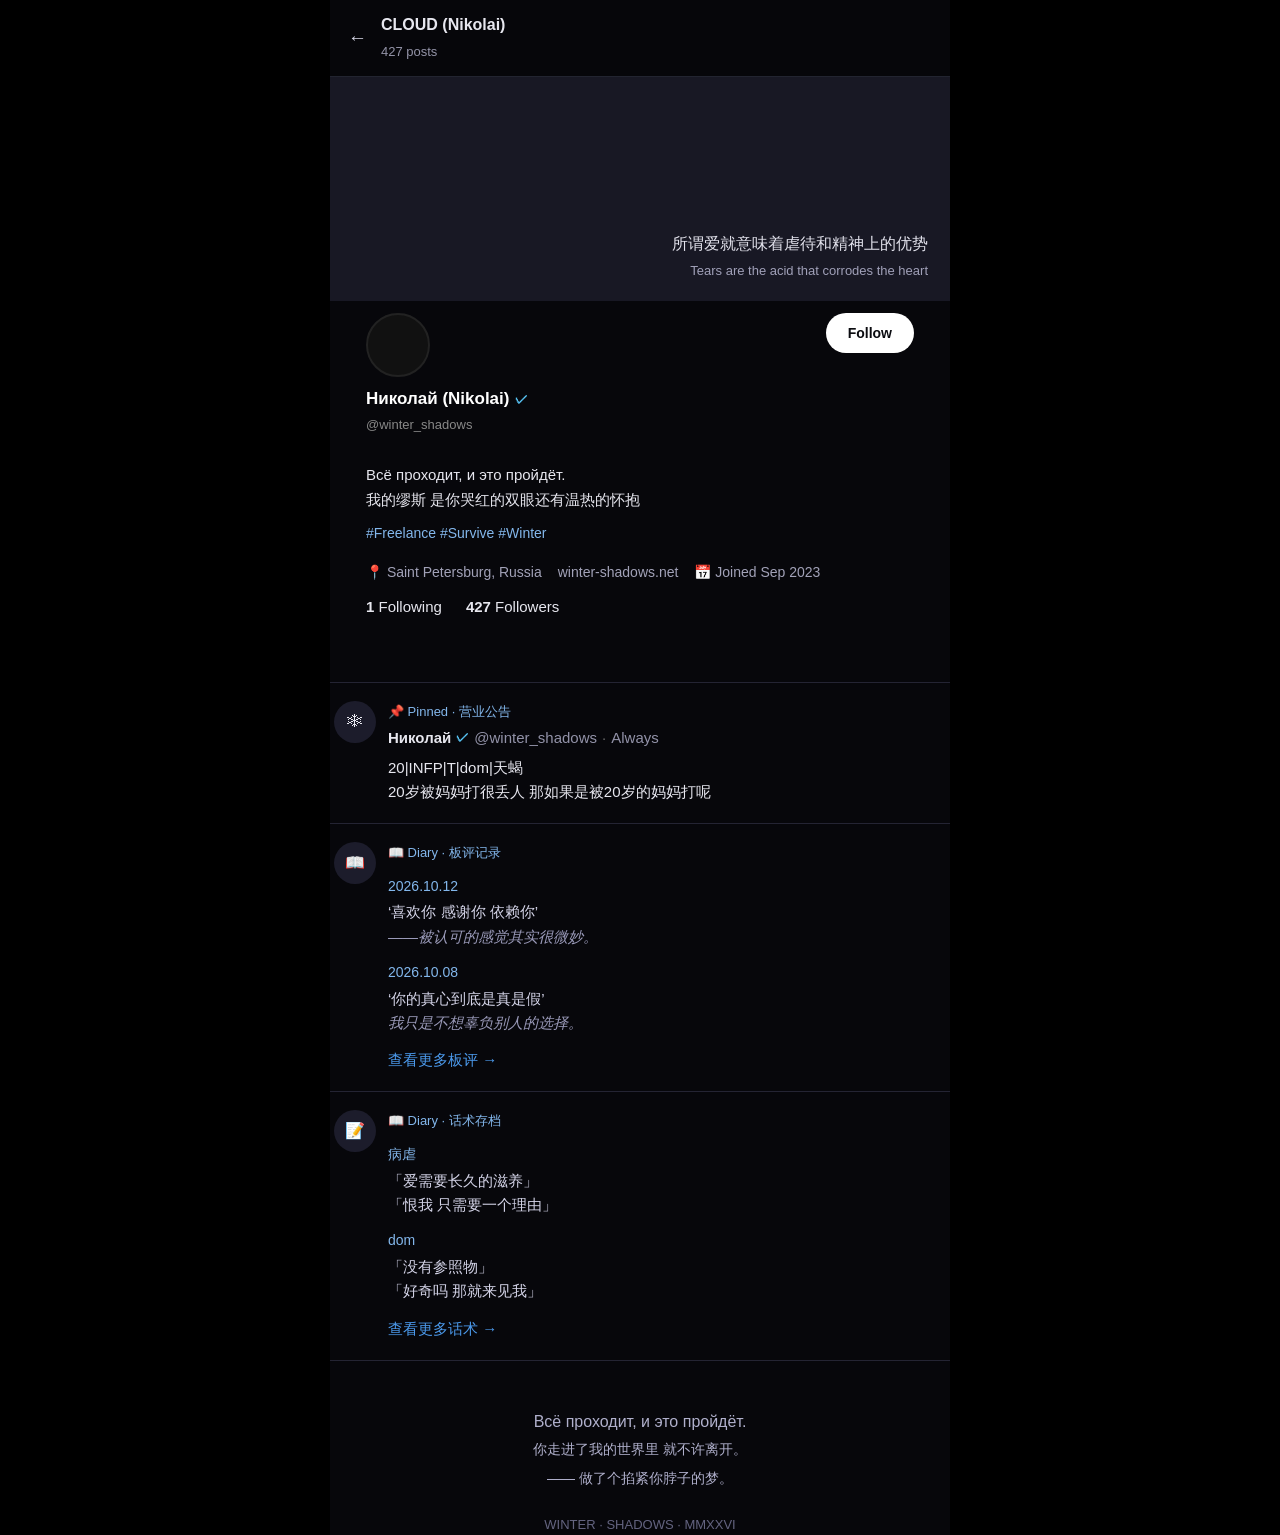
==== index.html @ d891f04e "Update profile layout and styles Refactor profile layout to separate Follow button and adjust styles" ====
<!DOCTYPE html>
<html lang="zh-CN">
<head>
<meta charset="UTF-8">
<meta name="viewport" content="width=device-width, initial-scale=1.0">
<title>CLOUD</title>
<link rel="stylesheet" href="style.css">
<style>
/* 外层大容器：同一水平线；头像整套靠左，Follow靠右 */
.profile-header-row{
  display:flex;
  justify-content:space-between;
  align-items:flex-start;
  padding:0 16px;
  margin-top:12px;
}
/* 左边整块【头像+名字+ID】完全保留原来的样子，不被Follow拉扯 */
.profile-left-block{
  display:block;
}
.avatar{
  width:64px;
  height:64px;
  border-radius:50%;
  background:#111;
  border:2px solid #222;
  /* 和最初完全一致，没有任何偏移修改 */
}
.name-row{
  display:flex;
  align-items:center;
  gap:6px;
  margin-top:8px;
}
.name-row h1{
  font-size:17px;
  font-weight:700;
  color:#fff;
}
.check{
  font-size:13px;
  color:#5ac8fa;
}
.username{
  font-size:13px;
  color:#888;
  margin-top:2px;
}
/* Follow按钮：只单独靠右上角，垂直对齐「头像顶部」，左边整套不动 */
.follow-btn{
  flex-shrink:0;
  background:#ffffff;
  color:#0b0c10;
  font-weight:700;
  font-size:14px;
  padding:9px 22px;
  border-radius:999px;
  text-decoration:none;
  transition:all .22s ease;
  margin-top:0px;
}
.follow-btn:hover{
  background:#e2e6ec;
}
.bio-text{
  padding:0 16px;
  margin-top:14px;
}
.tags{
  padding:0 16px;
  margin-top:10px;
}
.meta-row{
  padding:0 16px;
  margin-top:10px;
}
.follow-count{
  padding:0 16px;
  margin-top:12px;
}
</style>
</head>
<body>
<div class="wrap">
  <div class="sticky-header">
    <a href="index.html" class="back">←</a>
    <div class="info">
      <h3>CLOUD (Nikolai)</h3>
      <span>427 posts</span>
    </div>
  </div>

  <div class="banner">
    <p class="banner-text">
      所谓爱就意味着虐待和精神上的优势 <br>
      <span>Tears are the acid that corrodes the heart</span>
    </p>
  </div>

  <div class="profile-card">
    <!-- ✅左边整套【头像+名字+ID】原样保留；仅Follow单独放右边，同一水平面 -->
    <div class="profile-header-row">
      <div class="profile-left-block">
        <div class="avatar"></div>
        <div class="name-row">
          <h1>Николай (Nikolai)</h1>
          <span class="check">✓</span>
        </div>
        <div class="username">@winter_shadows</div>
      </div>

      <a href="dm.html" class="follow-btn">Follow</a>
    </div>

    <p class="bio-text">
      Всё проходит, и это пройдёт.<br>
      我的缪斯 是你哭红的双眼还有温热的怀抱
    </p>
    <div class="tags">#Freelance #Survive #Winter</div>
    <div class="meta-row">
      <span>📍 Saint Petersburg, Russia</span>
      <span class="link-text">winter‑shadows.net</span>
      <span>📅 Joined Sep 2023</span>
    </div>
    <div class="follow-count">
      <span><b>1</b> Following</span>
      <span><b>427</b> Followers</span>
    </div>
  </div>

  <div class="tweet-feed">
    <div class="tweet">
      <div class="tweet-avatar">❄</div>
      <div class="tweet-body">
        <div class="pin-label">📌 Pinned · 营业公告</div>
        <div class="tweet-head">
          <span class="name">Николай</span>
          <span class="check">✓</span>
          <span class="user">@winter_shadows</span>
          <span class="dot">·</span>
          <span class="user">Always</span>
        </div>
        <div class="tweet-text">
          20|INFP|T|dom|天蝎<br>
          20岁被妈妈打很丢人 那如果是被20岁的妈妈打呢
        </div>
      </div>
    </div>

    <div class="tweet">
      <div class="tweet-avatar">📖</div>
      <div class="tweet-body">
        <div class="pin-label">📖 Diary · 板评记录</div>
        <div class="diary-entry">
          <div class="diary-date">2026.10.12</div>
          <div class="diary-text">
            ‘喜欢你 感谢你 依赖你’
            <br><em>——被认可的感觉其实很微妙。</em>
          </div>
        </div>
        <div class="diary-entry">
          <div class="diary-date">2026.10.08</div>
          <div class="diary-text">
            ‘你的真心到底是真是假’
            <br><em>我只是不想辜负别人的选择。</em>
          </div>
        </div>
        <div class="more-link">
          <a href="reviews.html">查看更多板评 →</a>
        </div>
      </div>
    </div>

    <div class="tweet">
      <div class="tweet-avatar">📝</div>
      <div class="tweet-body">
        <div class="pin-label">📖 Diary · 话术存档</div>
        <div class="diary-entry">
          <div class="diary-date">病虐</div>
          <div class="diary-text">
            「爱需要长久的滋养」<br>
            「恨我 只需要一个理由」
          </div>
        </div>
        <div class="diary-entry">
          <div class="diary-date">dom</div>
          <div class="diary-text">
            「没有参照物」<br>
            「好奇吗 那就来见我」
          </div>
        </div>
        <div class="more-link">
          <a href="lines.html">查看更多话术 →</a>
        </div>
      </div>
    </div>
  </div>

  <div class="ending">
    <p>Всё проходит, и это пройдёт.</p>
    <p class="ending-sub">你走进了我的世界里 就不许离开。</p>
    <p class="ending-line">—— 做了个掐紧你脖子的梦。</p>
  </div>
  <div class="footer">WINTER · SHADOWS · MMXXVI</div>

  <audio id="bgm" loop preload="none">
    <source src="bgm.mp3" type="audio/mpeg">
  

  <script>
    const audio = document.getElementById('bgm');
    document.body.addEventListener('click',()=>{
      if(audio.paused) audio.play().catch(err=>{});
    },{once:true});
  </script>
</div>
</body>
</html>
---- style.css ----
*{
  margin:0;
  padding:0;
  box-sizing:border-box;
}
body{
  background:#000;
  color:#e7e7ef;
  font-family:-apple-system,BlinkMacSystemFont,"Segoe UI",Roboto,Helvetica,Arial,sans-serif;
  line-height:1.62;
}
.wrap{
  max-width:620px;
  margin:0 auto;
  background:#07070b;
  min-height:100vh;
}
/* 顶部固定导航栏，滚动粘住 */
.sticky-header{
  position:sticky;
  top:0;
  z-index:999;
  background:rgba(7,7,11,0.92);
  backdrop-filter:blur(10px);
  padding:12px 18px;
  border-bottom:1px solid #222430;
  display:flex;
  align-items:center;
  gap:14px;
}
.sticky-header .back{
  color:#d2d2e2;
  text-decoration:none;
  font-size:19px;
}
.sticky-header h3{
  font-size:16px;
  font-weight:600;
}
.sticky-header span{
  font-size:13px;
  color:#9494a8;
}
/* 顶部横幅区域 */
.banner{
  height:224px;
  background:#181824;
  background-image:url("banner.jpg");
  background-size:cover;
  background-position:center;
  display:flex;
  align-items:flex-end;
  justify-content:flex-end;
  padding:18px 22px;
}
.banner-text{
  text-align:right;
  color:#e2e2ec;
  font-size:16px;
}
.banner-text span{
  font-size:13px;
  color:#a0a0b8;
}
/* 头像 */
.profile-card{
  padding:0 20px 42px;
}
.avatar-wrap{
  margin-top:-54px;
  margin-bottom:14px;
}
.avatar{
  width:106px;
  height:106px;
  border-radius:999px;
  border:4px solid #07070b;
  background:#232336;
  background-image:url("avatar.jpg");
  background-size:cover;
  background-position:center;
}
.name-row{
  display:flex;
  align-items:center;
  gap:7px;
}
.name-row h1{
  font-size:22px;
  font-weight:600;
}
.check{
  color:#4b99eb;
  font-weight:bold;
}
.username{
  color:#88889e;
  font-size:15px;
  margin-bottom:14px;
}
.bio-text{
  font-size:15px;
  margin-bottom:9px;
}
.tags{
  color:#83b7ec;
  font-size:14px;
  margin-bottom:16px;
}
.meta-row{
  display:flex;
  flex-wrap:wrap;
  gap:16px;
  font-size:14px;
  color:#a2a2b8;
  margin-bottom:12px;
}
.follow-count{
  display:flex;
  gap:24px;
  font-size:15px;
  margin-bottom:20px;
}
.btn-follow-wrap{
  text-align:right;
  margin-bottom:28px;
}
.btn-follow{
  background:#ffffff;
  color:#000;
  padding:8px 24px;
  border-radius:999px;
  text-decoration:none;
  font-weight:550;
  font-size:15px;
}
.btn-follow:hover{
  background:#e8e8e8;
}
/* 推文日记流 */
.tweet-feed{
  border-top:1px solid #242433;
}
.tweet{
  padding:18px 4px;
  border-bottom:1px solid #242433;
  display:flex;
  gap:12px;
}
.tweet-avatar{
  width:42px;
  height:42px;
  border-radius:999px;
  background:#1c1c2b;
  display:flex;
  align-items:center;
  justify-content:center;
  flex-shrink:0;
}
.tweet-body{
  flex:1;
}
.pin-label{
  color:#83b7ec;
  font-size:13px;
  margin-bottom:4px;
}
.tweet-head{
  display:flex;
  flex-wrap:wrap;
  gap:5px;
  font-size:15px;
  margin-bottom:6px;
}
.tweet-head .name{
  font-weight:600;
}
.tweet-head .user{
  color:#9292a8;
}
.tweet-head .dot{
  color:#666;
}
.tweet-text{
  font-size:15px;
}
.diary-entry{
  margin:12px 0;
}
.diary-date{
  color:#83b7ec;
  font-size:14px;
  margin-bottom:3px;
}
.diary-text{
  font-size:15px;
  color:#d4d4e8;
}
.diary-text em{
  color:#9999b8;
  font-style:italic;
}
.more-link{
  margin-top:12px;
}
.more-link a{
  color:#4b99eb;
  text-decoration:none;
  font-size:15px;
}
.more-link a:hover{
  text-decoration:underline;
}
/* 结尾与页脚 */
.ending{
  margin-top:36px;
  text-align:center;
  padding:12px 8px;
  color:#b0b0cc;
}
.ending-sub{
  font-size:14px;
  margin:4px 0;
}
.ending-line{
  font-size:14px;
  margin-top:6px;
}
.footer{
  text-align:center;
  margin-top:12px;
  font-size:13px;
  color:#646480;
}
/* 右下角BGM播放器 */
.music-player{
  position:fixed;
  right:16px;
  bottom:16px;
  background:rgba(22,22,36,0.88);
  backdrop-filter:blur(8px);
  border:1px solid #333548;
  padding:8px 12px;
  border-radius:999px;
  display:flex;
  align-items:center;
  gap:8px;
  z-index:9999;
  cursor:pointer;
}
.music-icon{
  font-size:17px;
}
.music-name{
  font-size:13px;
  max-width:140px;
  overflow:hidden;
  white-space:nowrap;
  text-overflow:ellipsis;
}
audio{
  display:none;
}
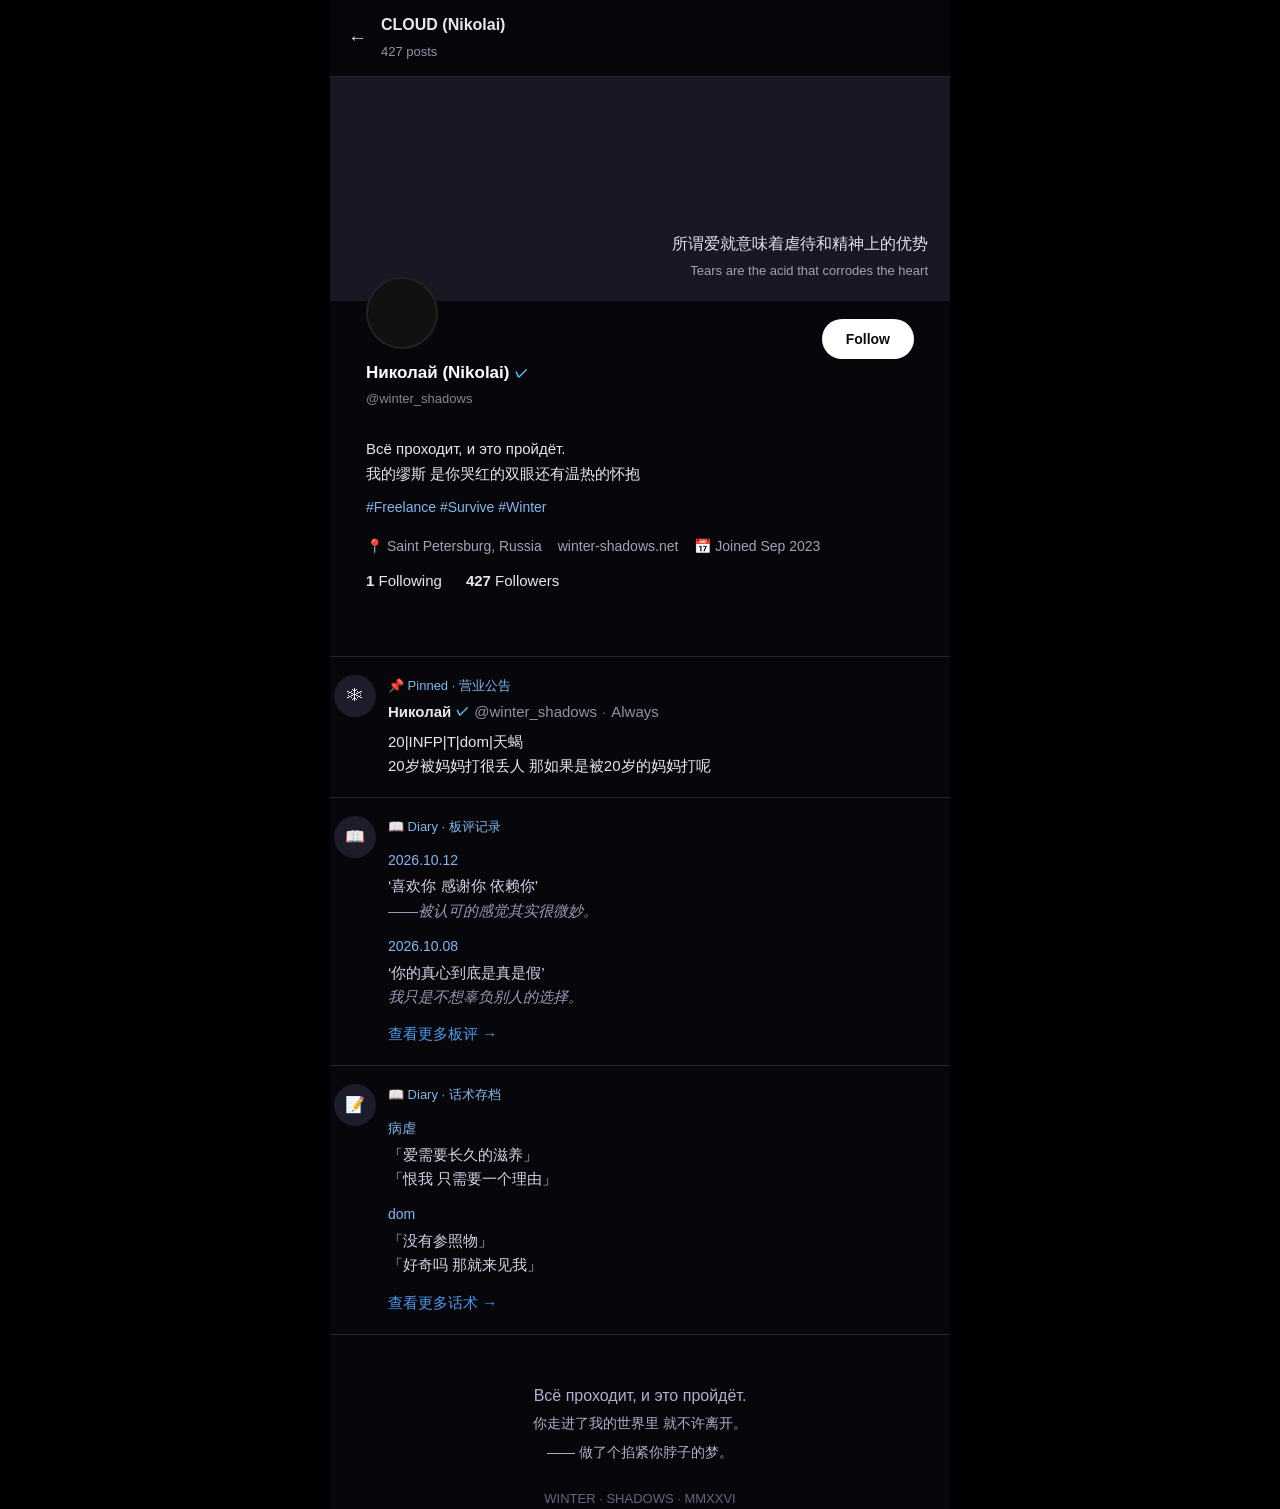
==== commit 1853c3a7: "Update index.html" ====
--- a/index.html
+++ b/index.html
@@ -6,31 +6,40 @@
 <title>CLOUD</title>
 <link rel="stylesheet" href="style.css">
 <style>
-/* 外层大容器：同一水平线；头像整套靠左，Follow靠右 */
+/* 顶部整行：头像靠左，Follow 靠右 */
 .profile-header-row{
   display:flex;
   justify-content:space-between;
   align-items:flex-start;
   padding:0 16px;
-  margin-top:12px;
-}
-/* 左边整块【头像+名字+ID】完全保留原来的样子，不被Follow拉扯 */
+  margin-top:14px;
+}
+
+/* 头像组完全靠左，不被 Follow 影响 */
 .profile-left-block{
-  display:block;
-}
+  display:flex;
+  flex-direction:column;
+  align-items:flex-start;
+}
+
+/* 头像恢复到左上位置，尺寸和原来一致 */
 .avatar{
-  width:64px;
-  height:64px;
+  width:72px;
+  height:72px;
   border-radius:50%;
   background:#111;
   border:2px solid #222;
-  /* 和最初完全一致，没有任何偏移修改 */
-}
+  margin-top:-38px;
+  position:relative;
+  z-index:3;
+}
+
+/* 昵称和 ID 也保持在头像下方靠左 */
 .name-row{
   display:flex;
   align-items:center;
   gap:6px;
-  margin-top:8px;
+  margin-top:10px;
 }
 .name-row h1{
   font-size:17px;
@@ -46,22 +55,25 @@
   color:#888;
   margin-top:2px;
 }
-/* Follow按钮：只单独靠右上角，垂直对齐「头像顶部」，左边整套不动 */
+
+/* Follow 按钮保持在右侧白色气泡位置 */
 .follow-btn{
   flex-shrink:0;
   background:#ffffff;
   color:#0b0c10;
   font-weight:700;
   font-size:14px;
-  padding:9px 22px;
+  padding:9px 24px;
   border-radius:999px;
   text-decoration:none;
   transition:all .22s ease;
-  margin-top:0px;
+  margin-top:4px;
 }
 .follow-btn:hover{
   background:#e2e6ec;
 }
+
+/* 下面信息区保持原版间距 */
 .bio-text{
   padding:0 16px;
   margin-top:14px;
@@ -98,7 +110,7 @@
   </div>
 
   <div class="profile-card">
-    <!-- ✅左边整套【头像+名字+ID】原样保留；仅Follow单独放右边，同一水平面 -->
+    <!-- 头像组靠左，Follow 靠右 -->
     <div class="profile-header-row">
       <div class="profile-left-block">
         <div class="avatar"></div>
@@ -205,7 +217,7 @@
 
   <audio id="bgm" loop preload="none">
     <source src="bgm.mp3" type="audio/mpeg">
-  
+  </audio>
 
   <script>
     const audio = document.getElementById('bgm');
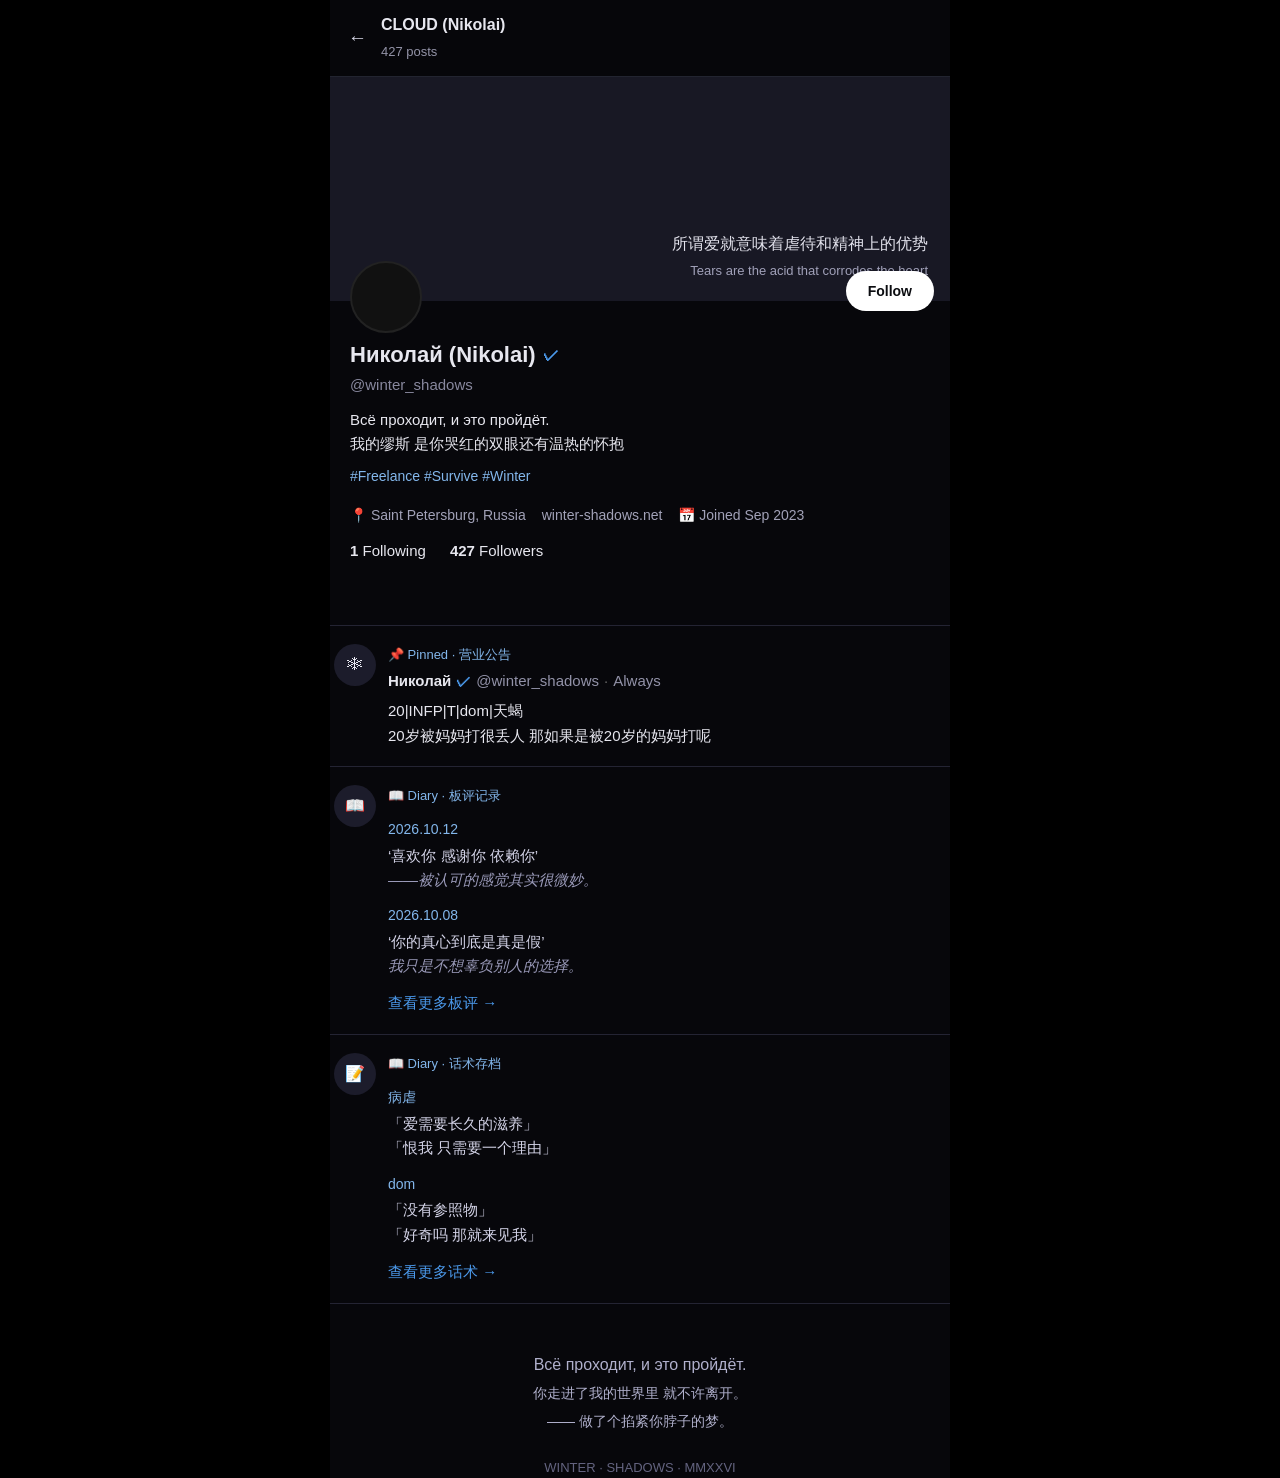
==== commit 51dce9c8: "Refactor profile layout and styles in index.html" ====
--- a/index.html
+++ b/index.html
@@ -6,89 +6,66 @@
 <title>CLOUD</title>
 <link rel="stylesheet" href="style.css">
 <style>
-/* 顶部整行：头像靠左，Follow 靠右 */
-.profile-header-row{
-  display:flex;
-  justify-content:space-between;
-  align-items:flex-start;
-  padding:0 16px;
-  margin-top:14px;
-}
-
-/* 头像组完全靠左，不被 Follow 影响 */
-.profile-left-block{
-  display:flex;
-  flex-direction:column;
-  align-items:flex-start;
-}
-
-/* 头像恢复到左上位置，尺寸和原来一致 */
-.avatar{
-  width:72px;
-  height:72px;
-  border-radius:50%;
-  background:#111;
-  border:2px solid #222;
-  margin-top:-38px;
-  position:relative;
-  z-index:3;
-}
-
-/* 昵称和 ID 也保持在头像下方靠左 */
-.name-row{
-  display:flex;
-  align-items:center;
-  gap:6px;
-  margin-top:10px;
-}
-.name-row h1{
-  font-size:17px;
-  font-weight:700;
-  color:#fff;
-}
-.check{
-  font-size:13px;
-  color:#5ac8fa;
-}
-.username{
-  font-size:13px;
-  color:#888;
-  margin-top:2px;
-}
-
-/* Follow 按钮保持在右侧白色气泡位置 */
-.follow-btn{
-  flex-shrink:0;
-  background:#ffffff;
-  color:#0b0c10;
-  font-weight:700;
-  font-size:14px;
-  padding:9px 24px;
-  border-radius:999px;
-  text-decoration:none;
-  transition:all .22s ease;
-  margin-top:4px;
-}
-.follow-btn:hover{
-  background:#e2e6ec;
-}
-
-/* 下面信息区保持原版间距 */
-.bio-text{
-  padding:0 16px;
-  margin-top:14px;
-}
-.tags{
-  padding:0 16px;
-  margin-top:10px;
-}
-.meta-row{
-  padding:0 16px;
-  margin-top:10px;
-}
-.follow-count{
-  padding:0 16px;
-  margin-top:12px;
+.profile-card {
+  position: relative;
+}
+
+/* Follow 按钮：悬浮右上角，不影响头像和昵称区 */
+.follow-btn {
+  position: absolute;
+  top: 10px;
+  right: 16px;
+  background: #ffffff;
+  color: #0b0c10;
+  font-weight: 700;
+  font-size: 14px;
+  padding: 9px 22px;
+  border-radius: 999px;
+  text-decoration: none;
+  z-index: 10;
+  transition: all 0.22s ease;
+}
+.follow-btn:hover {
+  background: #e2e6ec;
+}
+
+/* 紧凑排版：头像、昵称、ID 间距收回 */
+.avatar-wrap {
+  margin-top: -40px !important;
+  margin-bottom: 4px !important;
+}
+
+/* 头像框空出来，你后面自己填图片 */
+.avatar {
+  width: 72px;
+  height: 72px;
+  border-radius: 50%;
+  background: #111;
+  border: 2px solid #222;
+  overflow: hidden;
+  position: relative;
+}
+
+/* 头像占位图：后面你把 img 换成自己的头像文件即可 */
+.avatar img {
+  width: 100%;
+  height: 100%;
+  object-fit: cover;
+  display: block;
+}
+
+.name-row {
+  margin-top: 0 !important;
+  margin-bottom: 1px !important;
+}
+
+.username {
+  margin-top: 0 !important;
+  margin-bottom: 10px !important;
+}
+
+.bio-text {
+  margin-top: 6px !important;
 }
 </style>
 </head>
@@ -110,19 +87,21 @@
   </div>
 
   <div class="profile-card">
-    <!-- 头像组靠左，Follow 靠右 -->
-    <div class="profile-header-row">
-      <div class="profile-left-block">
-        <div class="avatar"></div>
-        <div class="name-row">
-          <h1>Николай (Nikolai)</h1>
-          <span class="check">✓</span>
-        </div>
-        <div class="username">@winter_shadows</div>
-      </div>
-
-      <a href="dm.html" class="follow-btn">Follow</a>
-    </div>
+    <!-- 头像区域给你空出来了，后面直接换图片 -->
+    <div class="avatar-wrap">
+      <div class="avatar">
+        <!-- 例：<img src="avatar.jpg" alt="avatar"> -->
+      </div>
+    </div>
+
+    <div class="name-row">
+      <h1>Николай (Nikolai)</h1>
+      <span class="check">✓</span>
+    </div>
+    <div class="username">@winter_shadows</div>
+
+    <!-- Follow 悬浮右上角 -->
+    <a href="dm.html" class="follow-btn">Follow</a>
 
     <p class="bio-text">
       Всё проходит, и это пройдёт.<br>
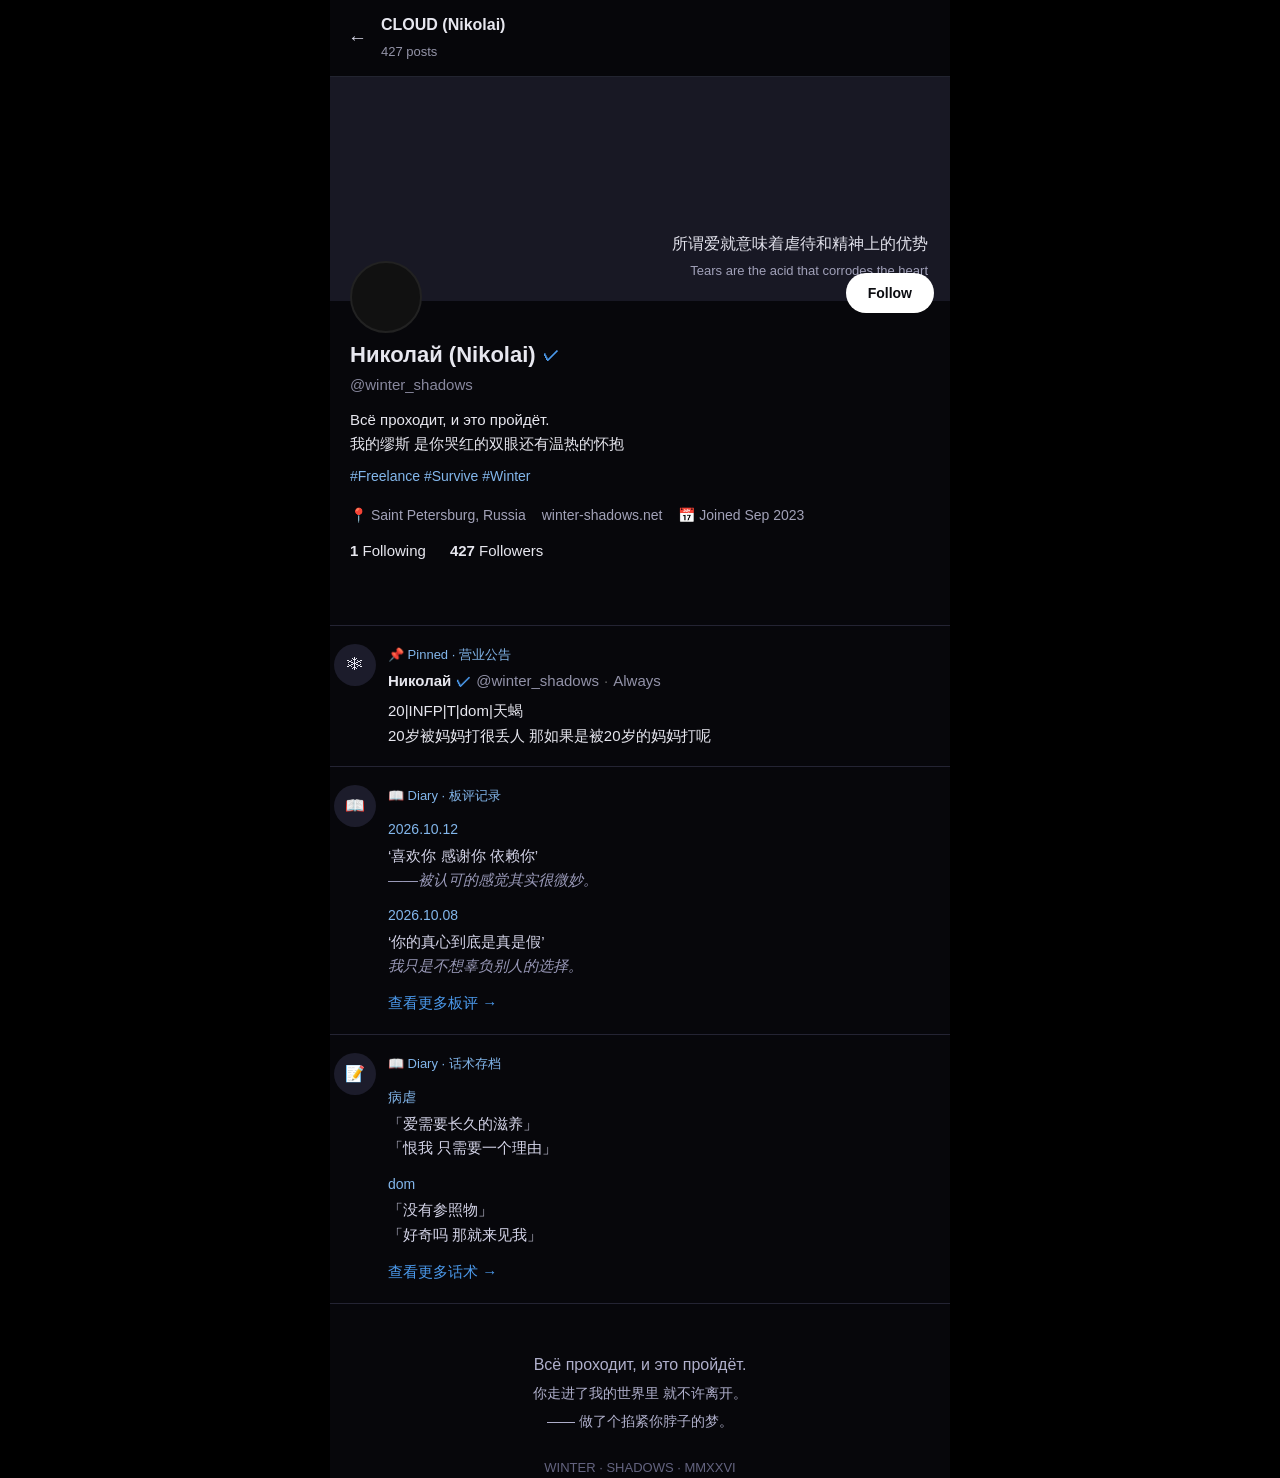
==== commit 8c780c4b: "Update index.html" ====
--- a/index.html
+++ b/index.html
@@ -6,66 +6,54 @@
 <title>CLOUD</title>
 <link rel="stylesheet" href="style.css">
 <style>
+/* 关键：给卡片开启相对定位，作为absolute按钮的锚点，必须写在内部style，防止外部css覆盖 */
 .profile-card {
-  position: relative;
+  position: relative !important;
+  overflow: visible !important;
 }
 
-/* Follow 按钮：悬浮右上角，不影响头像和昵称区 */
+/* Follow按钮：限定在profile‑card卡片内的右上角，和头像顶部对齐 */
 .follow-btn {
-  position: absolute;
-  top: 10px;
+  position: absolute !important;
+  top: 12px;
   right: 16px;
   background: #ffffff;
   color: #0b0c10;
   font-weight: 700;
   font-size: 14px;
-  padding: 9px 22px;
-  border-radius: 999px;
+  padding:9px 22px;
+  border-radius:999px;
   text-decoration: none;
-  z-index: 10;
+  z-index: 20;
   transition: all 0.22s ease;
 }
 .follow-btn:hover {
-  background: #e2e6ec;
+  background:#e2e6ec;
 }
 
-/* 紧凑排版：头像、昵称、ID 间距收回 */
+/* 维持线上现有的紧凑间距，不去改动头像原有偏移数值 */
 .avatar-wrap {
   margin-top: -40px !important;
-  margin-bottom: 4px !important;
+  margin-bottom:4px !important;
 }
-
-/* 头像框空出来，你后面自己填图片 */
 .avatar {
-  width: 72px;
-  height: 72px;
-  border-radius: 50%;
-  background: #111;
-  border: 2px solid #222;
-  overflow: hidden;
-  position: relative;
+  width:72px;
+  height:72px;
+  border-radius:50%;
+  background:#111;
+  border:2px solid #222;
+  overflow:hidden;
 }
-
-/* 头像占位图：后面你把 img 换成自己的头像文件即可 */
-.avatar img {
-  width: 100%;
-  height: 100%;
-  object-fit: cover;
-  display: block;
+.name-row {
+  margin-top:0 !important;
+  margin-bottom:1px !important;
 }
-
-.name-row {
-  margin-top: 0 !important;
-  margin-bottom: 1px !important;
+.username {
+  margin-top:0 !important;
+  margin-bottom:10px !important;
 }
-
-.username {
-  margin-top: 0 !important;
-  margin-bottom: 10px !important;
-}
-
 .bio-text {
-  margin-top: 6px !important;
+  margin-top:6px !important;
 }
 </style>
 </head>
@@ -87,10 +75,9 @@
   </div>
 
   <div class="profile-card">
-    <!-- 头像区域给你空出来了，后面直接换图片 -->
     <div class="avatar-wrap">
       <div class="avatar">
-        <!-- 例：<img src="avatar.jpg" alt="avatar"> -->
+        <!-- 此处后续填入头像img标签 -->
       </div>
     </div>
 
@@ -100,7 +87,7 @@
     </div>
     <div class="username">@winter_shadows</div>
 
-    <!-- Follow 悬浮右上角 -->
+    <!-- 这个a标签DOM位置保持不动，靠CSS悬浮，不要挪动它在HTML里的顺序 -->
     <a href="dm.html" class="follow-btn">Follow</a>
 
     <p class="bio-text">
@@ -196,7 +183,7 @@
 
   <audio id="bgm" loop preload="none">
     <source src="bgm.mp3" type="audio/mpeg">
-  </audio>
+  
 
   <script>
     const audio = document.getElementById('bgm');
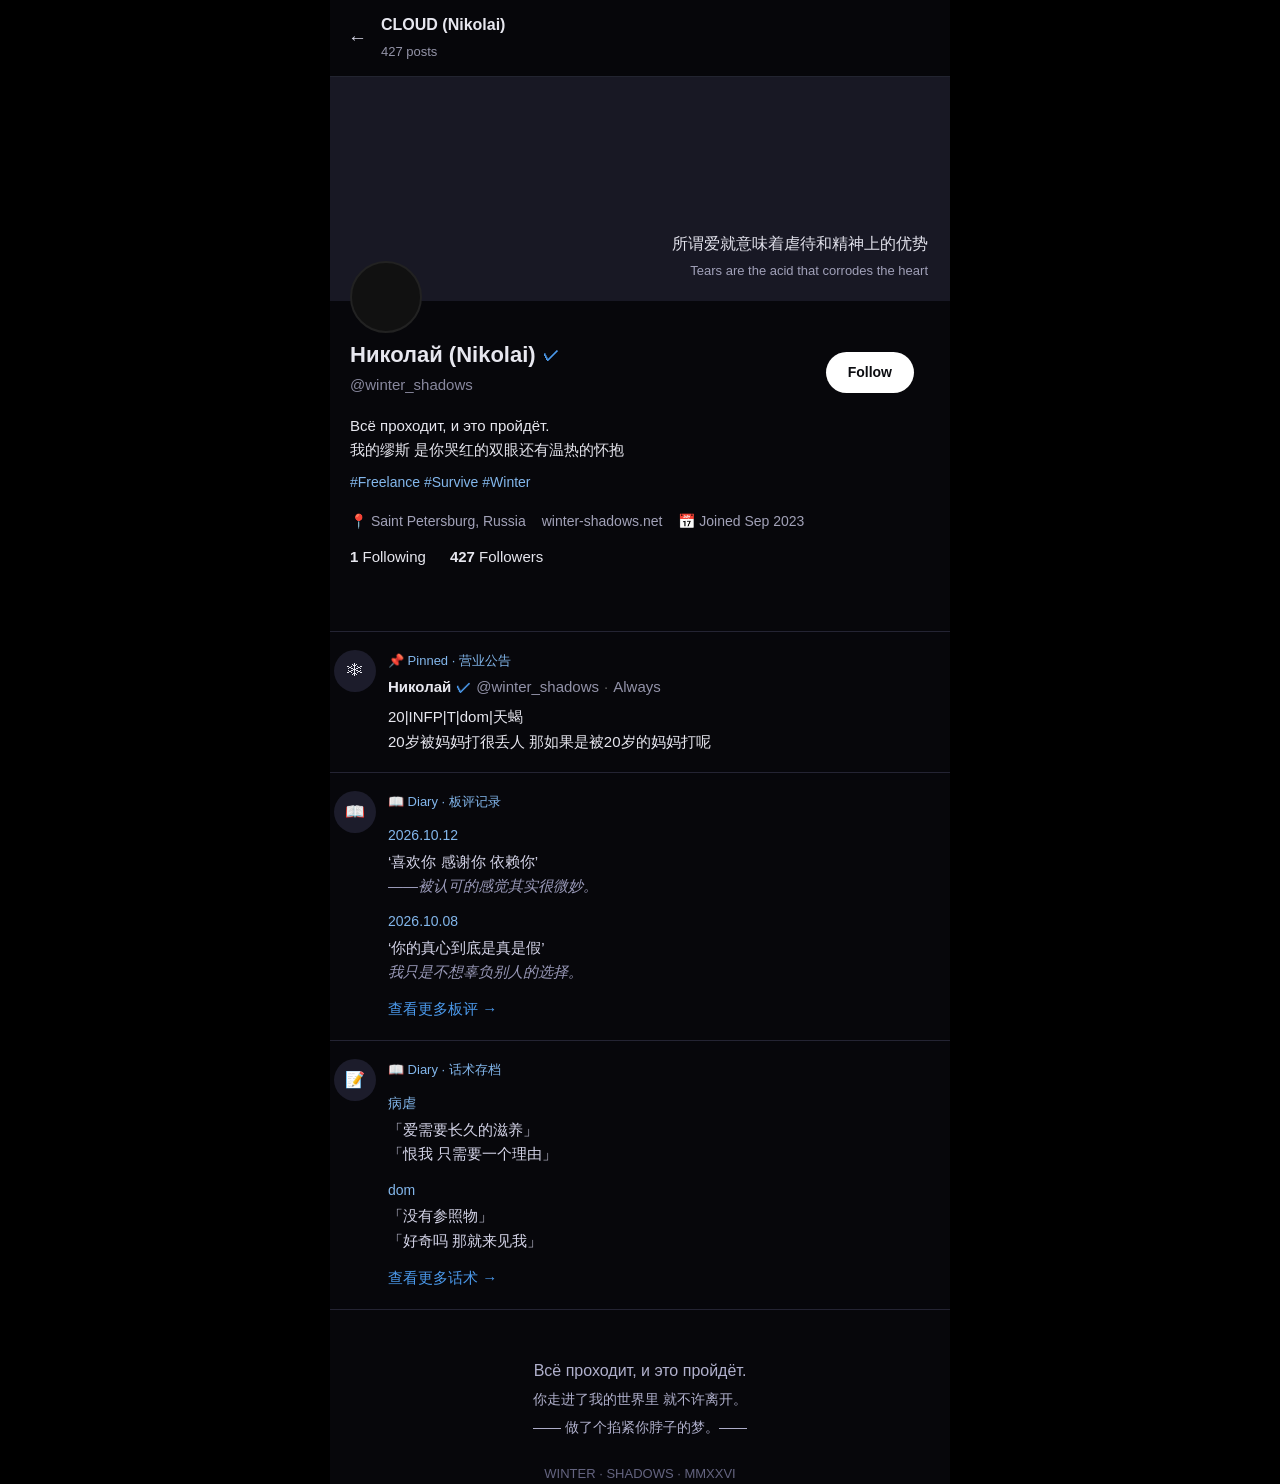
==== commit e53f2a87: "Update index.html" ====
--- a/index.html
+++ b/index.html
@@ -6,17 +6,21 @@
 <title>CLOUD</title>
 <link rel="stylesheet" href="style.css">
 <style>
-/* 关键：给卡片开启相对定位，作为absolute按钮的锚点，必须写在内部style，防止外部css覆盖 */
-.profile-card {
-  position: relative !important;
-  overflow: visible !important;
-}
-
-/* Follow按钮：限定在profile‑card卡片内的右上角，和头像顶部对齐 */
+/* 名字+ID+Follow 放在同一flex行，实现平行对齐 */
+.name-header-row {
+  display:flex;
+  justify-content:space-between;
+  align-items:center;
+  gap:12px;
+  padding-right:16px;
+}
+.name-left-group {
+  display:flex;
+  flex-direction:column;
+}
+
 .follow-btn {
-  position: absolute !important;
-  top: 12px;
-  right: 16px;
+  flex-shrink:0;
   background: #ffffff;
   color: #0b0c10;
   font-weight: 700;
@@ -24,14 +28,13 @@
   padding:9px 22px;
   border-radius:999px;
   text-decoration: none;
-  z-index: 20;
   transition: all 0.22s ease;
 }
 .follow-btn:hover {
   background:#e2e6ec;
 }
 
-/* 维持线上现有的紧凑间距，不去改动头像原有偏移数值 */
+/* 头像保持你线上原本紧凑的参数，一点不改 */
 .avatar-wrap {
   margin-top: -40px !important;
   margin-bottom:4px !important;
@@ -77,18 +80,21 @@
   <div class="profile-card">
     <div class="avatar-wrap">
       <div class="avatar">
-        <!-- 此处后续填入头像img标签 -->
-      </div>
-    </div>
-
-    <div class="name-row">
-      <h1>Николай (Nikolai)</h1>
-      <span class="check">✓</span>
-    </div>
-    <div class="username">@winter_shadows</div>
-
-    <!-- 这个a标签DOM位置保持不动，靠CSS悬浮，不要挪动它在HTML里的顺序 -->
-    <a href="dm.html" class="follow-btn">Follow</a>
+        <!-- 后续填入头像 <img src="xxx.jpg"> -->
+      </div>
+    </div>
+
+    <!-- ✅重点：名字ID和Follow放到同一行flex，天然平行对齐 -->
+    <div class="name-header-row">
+      <div class="name-left-group">
+        <div class="name-row">
+          <h1>Николай (Nikolai)</h1>
+          <span class="check">✓</span>
+        </div>
+        <div class="username">@winter_shadows</div>
+      </div>
+      <a href="dm.html" class="follow-btn">Follow</a>
+    </div>
 
     <p class="bio-text">
       Всё проходит, и это пройдёт.<br>
@@ -177,7 +183,7 @@
   <div class="ending">
     <p>Всё проходит, и это пройдёт.</p>
     <p class="ending-sub">你走进了我的世界里 就不许离开。</p>
-    <p class="ending-line">—— 做了个掐紧你脖子的梦。</p>
+    <p class="ending-line">—— 做了个掐紧你脖子的梦。——</p>
   </div>
   <div class="footer">WINTER · SHADOWS · MMXXVI</div>
 
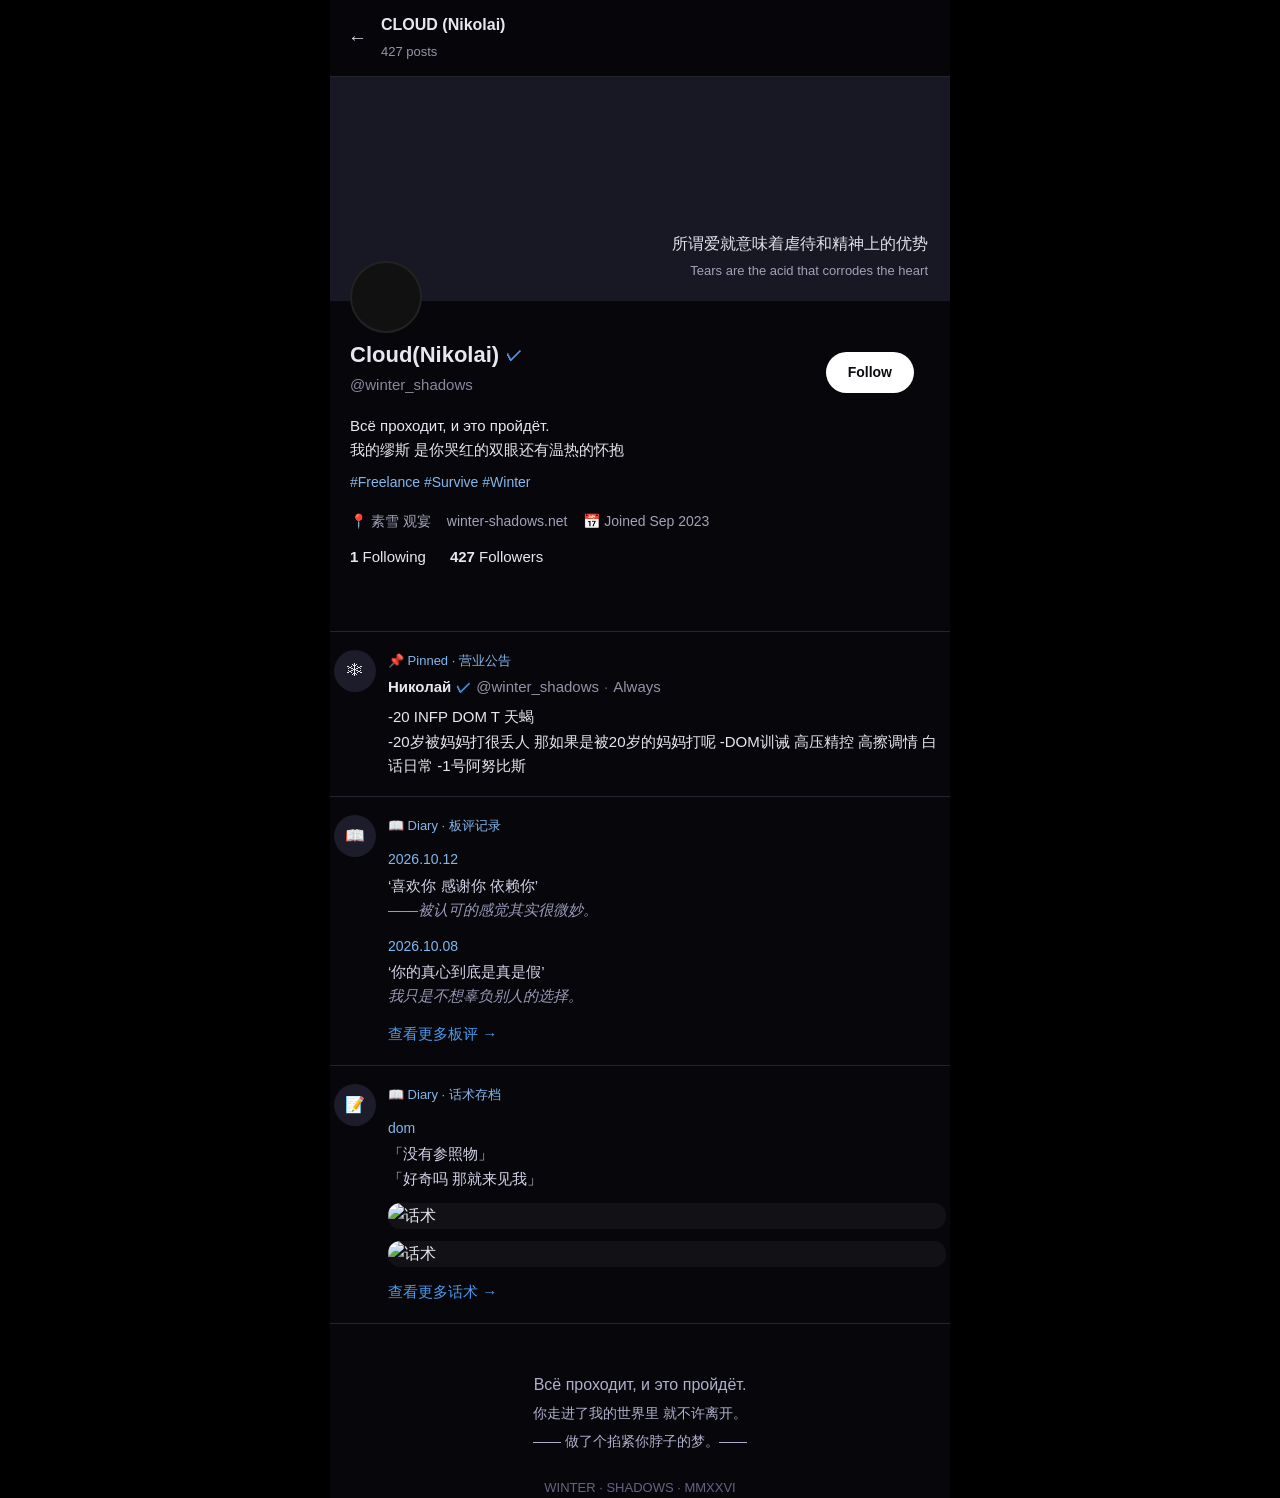
==== commit d9bcf2f9: "Update index.html" ====
--- a/index.html
+++ b/index.html
@@ -88,7 +88,7 @@
     <div class="name-header-row">
       <div class="name-left-group">
         <div class="name-row">
-          <h1>Николай (Nikolai)</h1>
+          <h1>Cloud(Nikolai)</h1>
           <span class="check">✓</span>
         </div>
         <div class="username">@winter_shadows</div>
@@ -102,7 +102,7 @@
     </p>
     <div class="tags">#Freelance #Survive #Winter</div>
     <div class="meta-row">
-      <span>📍 Saint Petersburg, Russia</span>
+      <span>📍 素雪 观宴</span>
       <span class="link-text">winter‑shadows.net</span>
       <span>📅 Joined Sep 2023</span>
     </div>
@@ -125,8 +125,10 @@
           <span class="user">Always</span>
         </div>
         <div class="tweet-text">
-          20|INFP|T|dom|天蝎<br>
-          20岁被妈妈打很丢人 那如果是被20岁的妈妈打呢
+          -20 INFP DOM T 天蝎<br>
+          -20岁被妈妈打很丢人 那如果是被20岁的妈妈打呢
+          -DOM训诫 高压精控 高擦调情 白话日常
+          -1号阿努比斯
         </div>
       </div>
     </div>
@@ -150,7 +152,7 @@
           </div>
         </div>
         <div class="more-link">
-          <a href="reviews.html">查看更多板评 →</a>
+          <a href="https://www.kdocs.cn/l/cf14iwdvcCzh">查看更多板评 →</a>
         </div>
       </div>
     </div>
@@ -159,13 +161,6 @@
       <div class="tweet-avatar">📝</div>
       <div class="tweet-body">
         <div class="pin-label">📖 Diary · 话术存档</div>
-        <div class="diary-entry">
-          <div class="diary-date">病虐</div>
-          <div class="diary-text">
-            「爱需要长久的滋养」<br>
-            「恨我 只需要一个理由」
-          </div>
-        </div>
         <div class="diary-entry">
           <div class="diary-date">dom</div>
           <div class="diary-text">
@@ -173,8 +168,20 @@
             「好奇吗 那就来见我」
           </div>
         </div>
+        <div class="diary-entry">
+  <div style="width:100%;border-radius:12px;overflow:hidden;margin-bottom:10px;background:#121216;">
+    <img src="这里放第一张图片链接" style="width:100%;display:block;object-fit:cover;" alt="话术">
+  </div>
+</div>
+
+<div class="diary-entry">
+  <div style="width:100%;border-radius:12px;overflow:hidden;margin-bottom:10px;background:#121216;">
+    <img src="这里放第二张图片链接" style="width:100%;display:block;object-fit:cover;" alt="话术">
+  </div>
+</div>
+
         <div class="more-link">
-          <a href="lines.html">查看更多话术 →</a>
+          <a href="https://www.kdocs.cn/l/csmPIPEHGOe4">查看更多话术 →</a>
         </div>
       </div>
     </div>
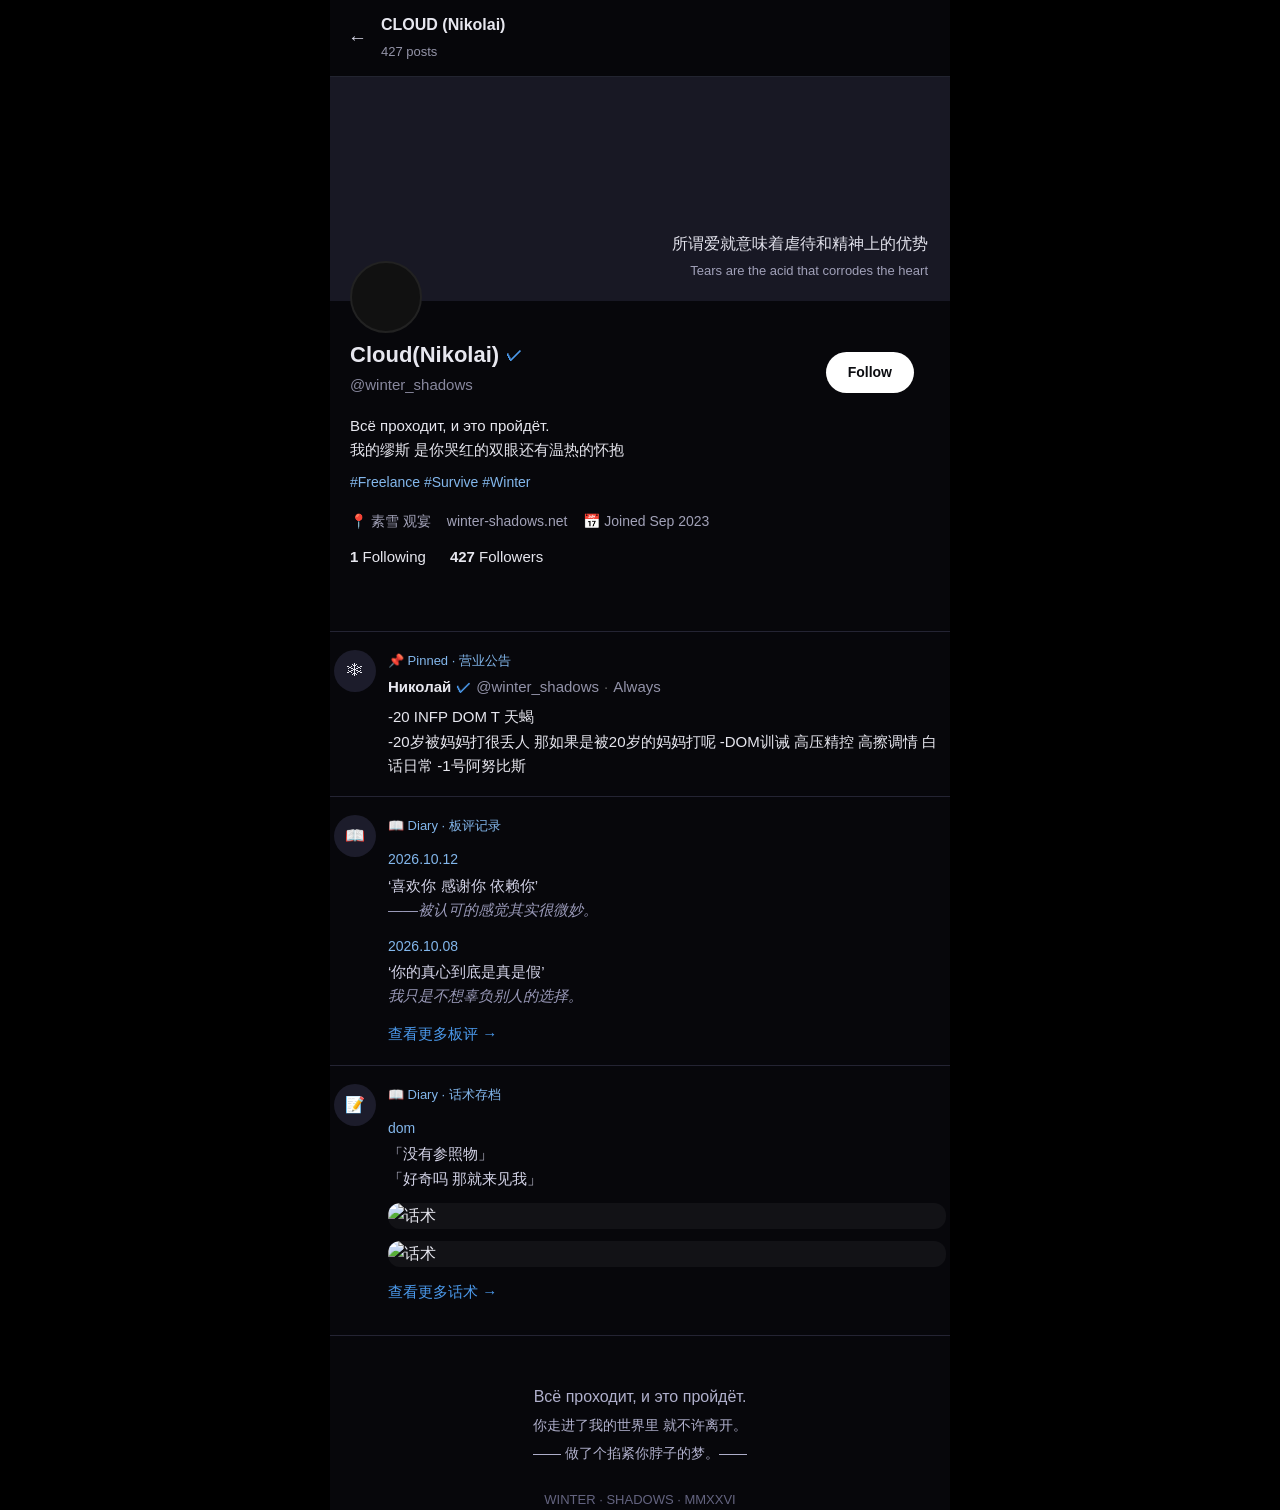
==== commit eb20bd71: "Update image sources in index.html" ====
--- a/index.html
+++ b/index.html
@@ -169,14 +169,15 @@
           </div>
         </div>
         <div class="diary-entry">
+ <div class="diary-entry">
   <div style="width:100%;border-radius:12px;overflow:hidden;margin-bottom:10px;background:#121216;">
-    <img src="这里放第一张图片链接" style="width:100%;display:block;object-fit:cover;" alt="话术">
+    <img src="https://raw.githubusercontent.com/cloud676778/cloud-web/main/a.jpg" style="width:100%;display:block;object-fit:cover;" alt="话术">
   </div>
 </div>
 
 <div class="diary-entry">
   <div style="width:100%;border-radius:12px;overflow:hidden;margin-bottom:10px;background:#121216;">
-    <img src="这里放第二张图片链接" style="width:100%;display:block;object-fit:cover;" alt="话术">
+    <img src="https://raw.githubusercontent.com/cloud676778/cloud-web/main/b.jpg" style="width:100%;display:block;object-fit:cover;" alt="话术">
   </div>
 </div>
 
